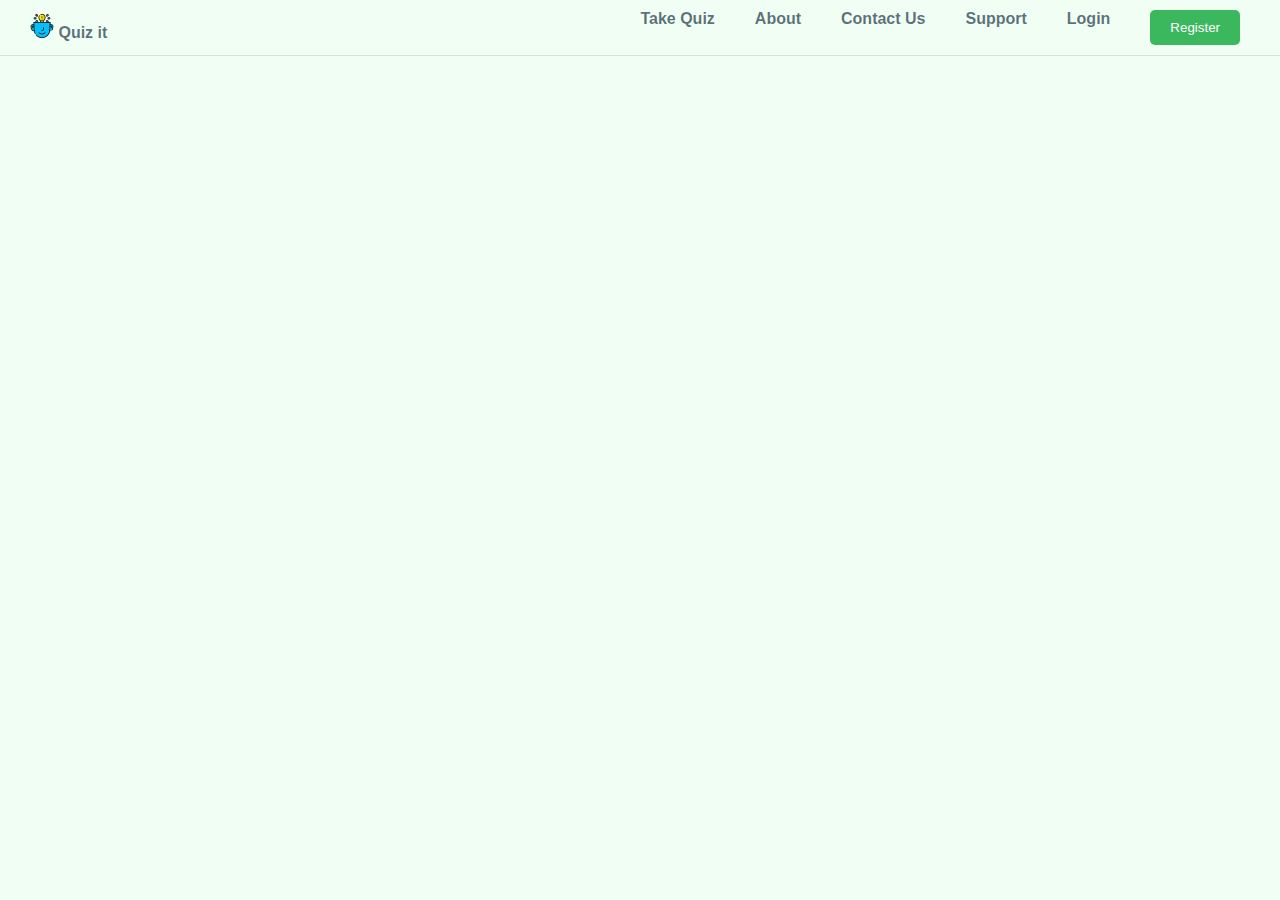
==== index.html @ 7a98c064 "Modified the code for mobile view" ====
<!DOCTYPE html>
<html lang="en">
<head>
    <meta charset="UTF-8">
    <meta name="viewport" content="width=device-width, initial-scale=1.0">
    <title>Quiz it - Take Quiz and Get Rewards</title>
    <link rel="shortcut icon" href="images/inspiration.png" type="image/x-icon">
    <link rel="stylesheet" href="styles/style.css">
</head>
<body>
    <header>
        <nav role="navigation">
            <div class="c-left">
                <a href="#">
                    <img src="images/inspiration.png" alt="Quiz it Logo"> <b>Quiz it</b>
                </a>
            </div>
            <div class="menu-toggle" id="menu-toggle">
                <div></div>
                <div></div>
                <div></div>
            </div>
            <div class="c-right">
                <ul class="menu">
                    <li>
                        <a href="#">Take Quiz</a>
                    </li>
                    <li>
                        <a href="#">About</a>
                    </li>
                    <li>
                        <a href="#">Contact Us</a>
                    </li>
                    <li>
                        <a href="#">Support</a>
                    </li>
                    <li>
                        <a href="#">Login</a>
                    </li>
                    <li>
                        <a href=""><button>Register</button></a>
                    </li>
                </ul>
            </div>
        </nav>
        <div class="mobile-menu" id="mobile-menu">
            <a href="#">Take Quiz</a>
            <a href="#">About</a>
            <a href="#">Contact Us</a>
            <a href="#">Support</a>
            <a href="#">Login</a>
            <button>Register</button>
        </div>
    </header>
    <main role="main">
        
    </main>
    <!-- <footer>
        <p>&copy; 2024 Quiz it. All rights reserved.</p>
    </footer> -->
    <script src="scripts/script.js"></script>
</body>
</html>
---- styles/style.css ----
body {
    font-family: Arial, sans-serif;
    margin: 0;
    padding: 0;
    background-color: #f1fef4;
}
header {
    background-color: #f1fef4;
    padding: 10px 0;
    border-bottom: 1px solid #ddd;
}
nav {
    display: flex;
    justify-content: space-between;
    align-items: center;
    padding: 0 20px;
}
nav .c-left, nav .c-right {
    display: flex;
    align-items: center;
}
nav a {
    text-decoration: none;
    color: #011b33a1;
    margin: 0 10px;
    font-weight: bold;
}
nav a:hover {
    text-decoration: none;
}
/* nav img {
    height: 40px;
    margin-right: 10px;
} */
nav ul {
    list-style: none;
    padding: 0;
    margin: 0;
    display: flex;
}
nav ul li {
    margin: 0 10px;
}
nav button {
    background-color: #3bb75e;
    color: white;
    border: none;
    padding: 10px 20px;
    cursor: pointer;
    border-radius: 5px;
}
nav button:hover {
    background-color: #d3e3fd;
}
.menu-toggle {
    display: none;
    flex-direction: column;
    cursor: pointer;
}
.menu-toggle div {
    width: 25px;
    height: 3px;
    background-color: #333;
    margin: 4px 0;
    transition: all 0.3s ease;
}
.menu {
    display: flex;
}
.mobile-menu {
    display: none;
    flex-direction: column;
    background-color: #f8f8f8;
    position: absolute;
    top: 60px;
    left: 0;
    width: 100%;
    z-index: 999;
    padding: 20px 0;
}
.mobile-menu a {
    padding: 10px 20px;
    display: block;
}
main {
    margin-top: 80px;
}
footer {
    text-align: center;
    padding: 20px;
    background-color: #f8f8f8;
    border-top: 1px solid #ddd;
}
@media (max-width: 768px) {
    .menu {
        display: none;
    }
    .menu-toggle {
        display: flex;
        position: absolute;
        right: 20px; 
    }
    .mobile-menu.show {
        display: flex;
    }
    .menu-toggle.open div:nth-child(1) {
        transform: rotate(45deg) translate(5px, 5px);
    }
    .menu-toggle.open div:nth-child(2) {
        opacity: 0;
    }
    .menu-toggle.open div:nth-child(3) {
        transform: rotate(-45deg) translate(6px, -6px);
    }
}
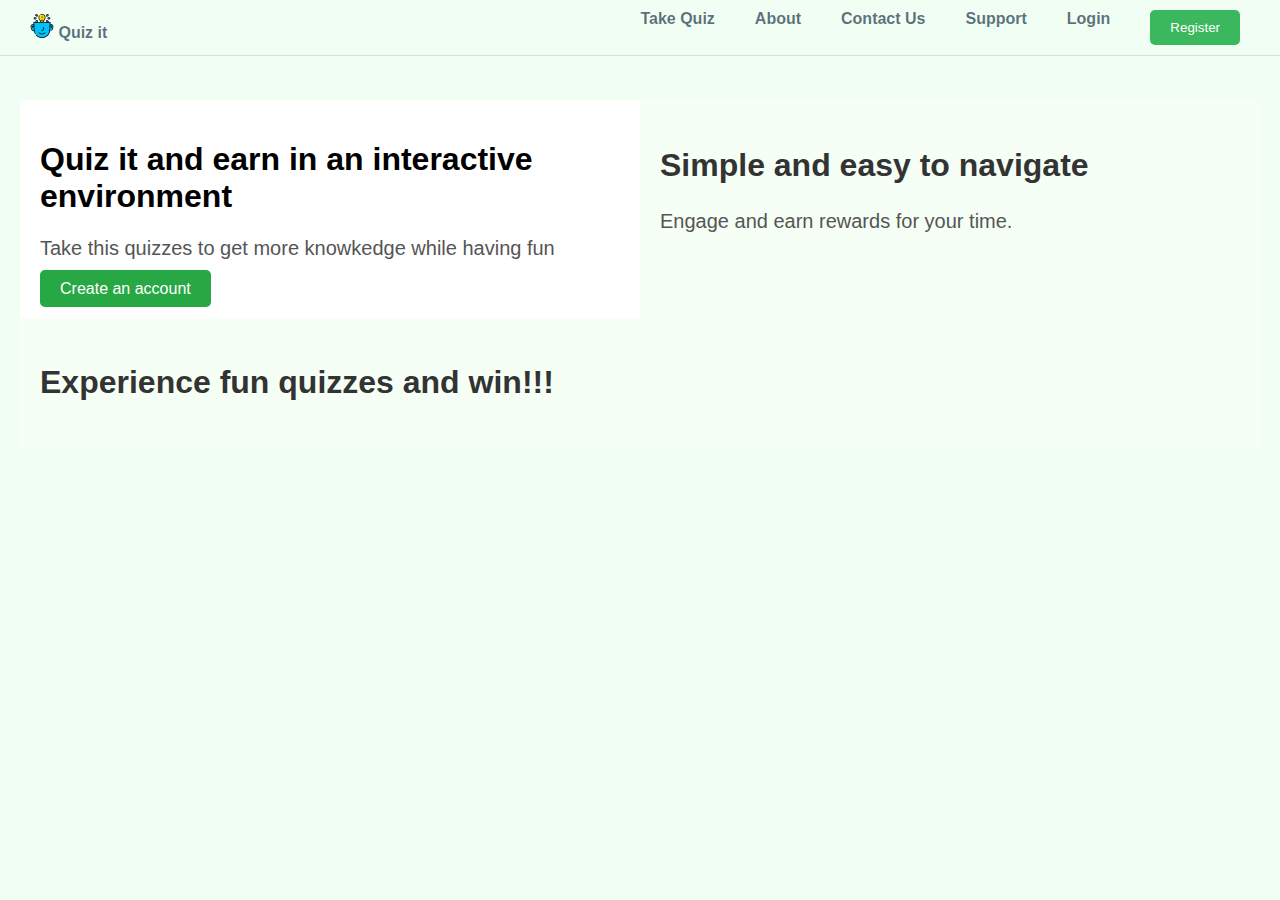
==== commit 5526efc2: "Added write ups for thr landing page" ====
--- a/index.html
+++ b/index.html
@@ -53,8 +53,25 @@
         </div>
     </header>
     <main role="main">
-        
+        <div class="container">
+            <div class="wrap-left">
+                <h1>Quiz it and earn in an interactive environment</h1>
+                <p>Take this quizzes to get more knowkedge while having fun</p>
+                <div class="buttons">
+                    <a href="#" class="btn-primary">Create an account</a>
+                </div>
+            </div>
+            <div class="wrap-right">
+                <h2>Simple and easy to navigate</h2>
+                <p>Engage and earn rewards for your time.</p>
+                
+            </div>
+        </div>
+        <div class="wrap-right">
+            <h2>Experience fun quizzes and win!!!</h2>
+        </div>
     </main>
+   
     <!-- <footer>
         <p>&copy; 2024 Quiz it. All rights reserved.</p>
     </footer> -->
--- a/styles/style.css
+++ b/styles/style.css
@@ -8,6 +8,10 @@
     background-color: #f1fef4;
     padding: 10px 0;
     border-bottom: 1px solid #ddd;
+    width: 100%;
+    position: fixed;
+    top: 0;
+    z-index: 1000;
 }
 nav {
     display: flex;
@@ -70,26 +74,85 @@
 .mobile-menu {
     display: none;
     flex-direction: column;
-    background-color: #f8f8f8;
+    background-color: #f1fef4;
     position: absolute;
     top: 60px;
     left: 0;
     width: 100%;
     z-index: 999;
     padding: 20px 0;
+    /* height: 100%; */
 }
 .mobile-menu a {
     padding: 10px 20px;
     display: block;
+    text-decoration: none;
+    font-weight: bold;
 }
 main {
     margin-top: 80px;
+    padding: 20px;
+}
+.mobile-menu  button {
+    background-color: #3bb75e;
+    color: white;
+    border: none;
+    padding: 20px 20px;
+    cursor: pointer;
+    border-radius: 5px;
+    width: 300px;
+    margin-left: 80px;
+}
+.container {
+    display: flex;
+    justify-content: space-between;
 }
 footer {
     text-align: center;
     padding: 20px;
     background-color: #f8f8f8;
     border-top: 1px solid #ddd;
+}
+.wrap-left, .wrap-right {
+    flex: 1;
+    padding: 20px;
+    text-align: left;
+}
+.wrap-left {
+    background-color: #FFFFFF;
+}
+.wrap-right {
+    background-color: #F5FFF5;
+}
+.wrap-left h2, .wrap-right h1, .wrap-right h2 {
+    font-size: 2rem;
+    color: #333;
+}
+.wrap-left p, .wrap-right p {
+    font-size: 1.25rem;
+    color: #555;
+}
+.buttons {
+    margin-top: 20px;
+}
+.buttons .btn-primary {
+    background-color: #28a745;
+    color: white;
+    padding: 10px 20px;
+    text-decoration: none;
+    border-radius: 5px;
+    margin-right: 10px;
+}
+.buttons .btn-secondary {
+    color: #28a745;
+    text-decoration: none;
+    padding: 10px 20px;
+}
+.buttons .btn-primary:hover {
+    background-color: #218838;
+}
+.buttons .btn-secondary:hover {
+    text-decoration: underline;
 }
 @media (max-width: 768px) {
     .menu {
@@ -98,7 +161,7 @@
     .menu-toggle {
         display: flex;
         position: absolute;
-        right: 20px; 
+        right: 20px; /* Position the toggle button to the right edge */
     }
     .mobile-menu.show {
         display: flex;
@@ -112,4 +175,7 @@
     .menu-toggle.open div:nth-child(3) {
         transform: rotate(-45deg) translate(6px, -6px);
     }
-}+    .container {
+        flex-direction: column;
+    }
+}
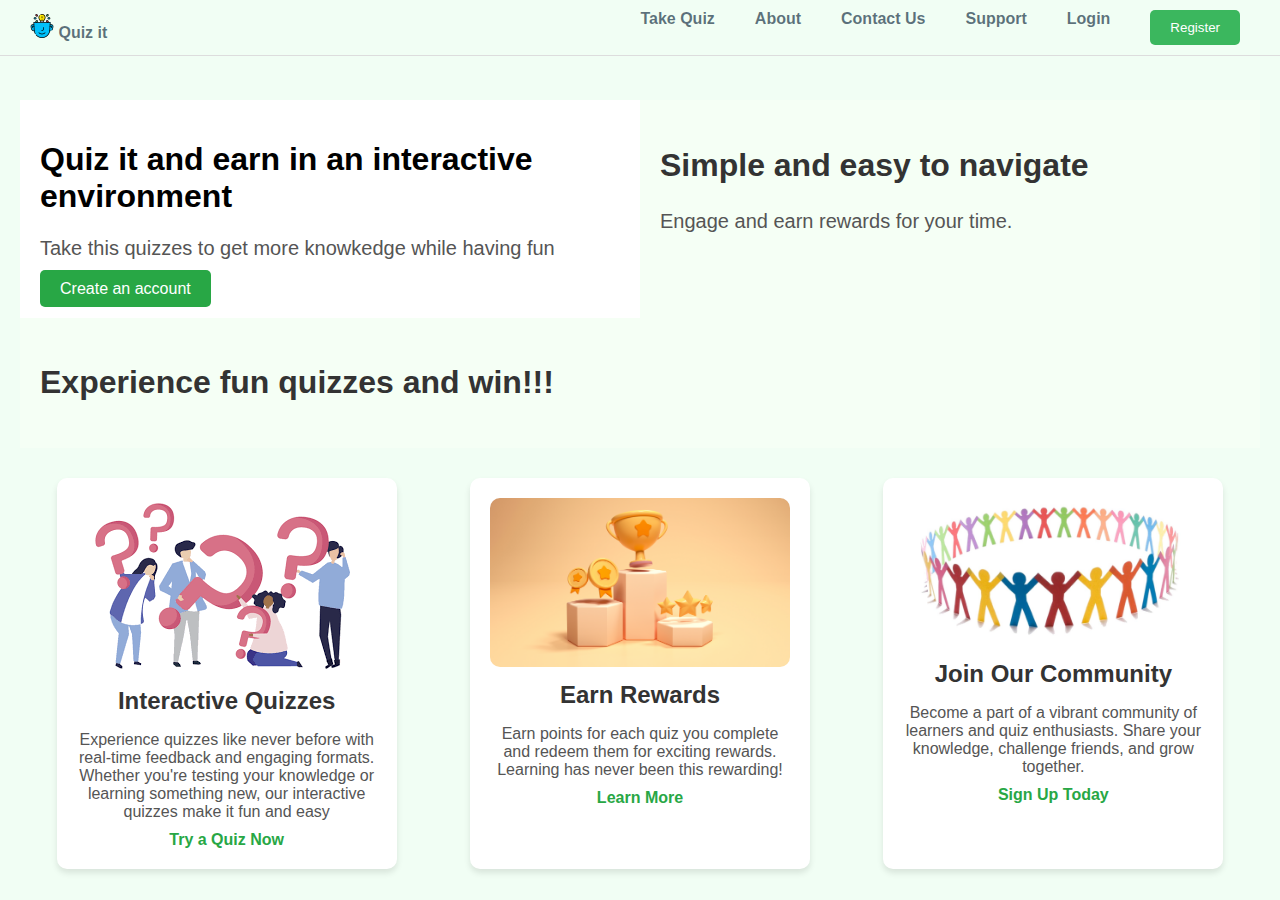
==== commit d962f510: "Added more contents to the landing page" ====
--- a/index.html
+++ b/index.html
@@ -70,6 +70,37 @@
         <div class="wrap-right">
             <h2>Experience fun quizzes and win!!!</h2>
         </div>
+        <!-- cards -->
+        <div class="cards-container">
+            <div class="card">
+                <img src="images/quiz.png" alt="interactive quizzes">
+                <h2>Interactive Quizzes</h2>
+                <p>
+                    Experience quizzes like never before with 
+                    real-time feedback and engaging formats. Whether you're testing your knowledge or learning something new, 
+                    our interactive quizzes make it fun and easy
+                </p>
+                <a href="#">Try a Quiz Now</a>
+            </div>
+            <div class="card">
+                <img src="images/rewards.png" alt="rewards">
+                <h2>Earn Rewards</h2>
+                <p>
+                    Earn points for each quiz you complete and redeem them for exciting rewards. 
+                    Learning has never been this rewarding!
+                </p>
+                <a href="#">Learn More</a>
+            </div>
+            <div class="card">
+                <img src="images/community.jpg" alt="An image representing community">
+                <h2>Join Our Community</h2>
+                <p>
+                    Become a part of a vibrant community of learners and quiz enthusiasts. 
+                    Share your knowledge, challenge friends, and grow together.
+                </p>
+                <a href="#">Sign Up Today</a>
+            </div>
+        </div>
     </main>
    
     <!-- <footer>
--- a/styles/style.css
+++ b/styles/style.css
@@ -32,10 +32,6 @@
 nav a:hover {
     text-decoration: none;
 }
-/* nav img {
-    height: 40px;
-    margin-right: 10px;
-} */
 nav ul {
     list-style: none;
     padding: 0;
@@ -81,7 +77,6 @@
     width: 100%;
     z-index: 999;
     padding: 20px 0;
-    /* height: 100%; */
 }
 .mobile-menu a {
     padding: 10px 20px;
@@ -179,3 +174,43 @@
         flex-direction: column;
     }
 }
+
+/* New Styles for Cards Section */
+.cards-container {
+    display: flex;
+    justify-content: space-around;
+    flex-wrap: wrap;
+    margin-top: 20px;
+}
+.card {
+    background-color: #fff;
+    border-radius: 10px;
+    box-shadow: 0 4px 6px rgba(0, 0, 0, 0.1);
+    margin: 10px;
+    padding: 20px;
+    text-align: center;
+    flex: 1;
+    max-width: 300px;
+}
+.card img {
+    max-width: 100%;
+    border-radius: 10px;
+}
+.card h2 {
+    font-size: 1.5rem;
+    color: #333;
+    margin: 10px 0;
+}
+.card p {
+    font-size: 1rem;
+    color: #555;
+    margin-bottom: 10px;
+}
+.card a {
+    color: #28a745;
+    text-decoration: none;
+    font-weight: bold;
+}
+.card a:hover {
+    text-decoration: underline;
+}
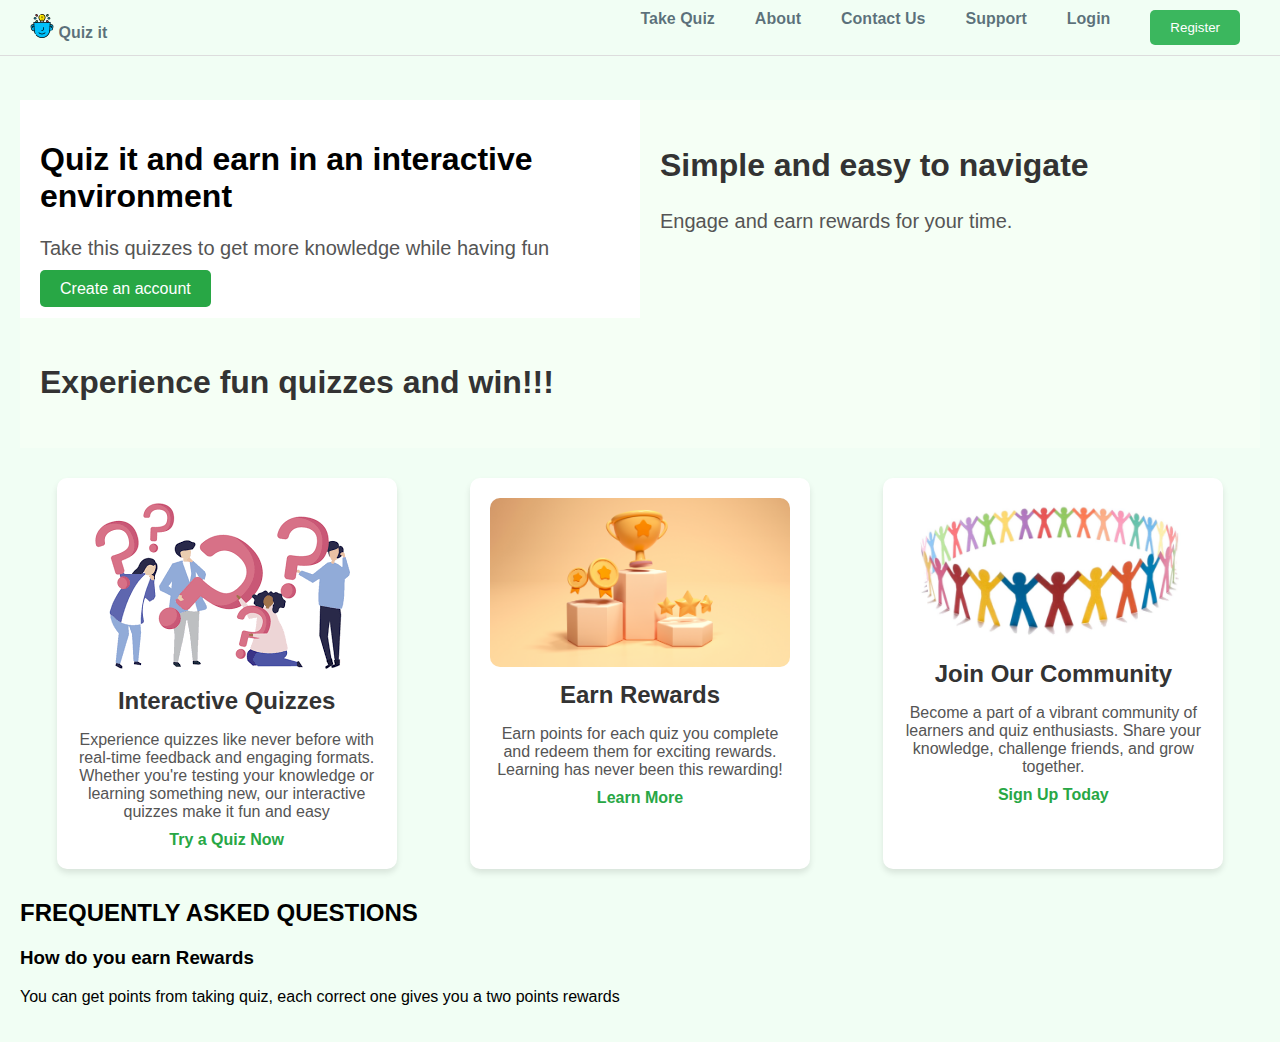
==== commit 6296bc1b: "Added register and login pages" ====
--- a/index.html
+++ b/index.html
@@ -4,15 +4,15 @@
     <meta charset="UTF-8">
     <meta name="viewport" content="width=device-width, initial-scale=1.0">
     <title>Quiz it - Take Quiz and Get Rewards</title>
-    <link rel="shortcut icon" href="images/inspiration.png" type="image/x-icon">
-    <link rel="stylesheet" href="styles/style.css">
+    <link rel="shortcut icon" href="assets/images/inspiration.png" type="image/x-icon">
+    <link rel="stylesheet" href="assets/styles/style.css">
 </head>
 <body>
     <header>
         <nav role="navigation">
             <div class="c-left">
                 <a href="#">
-                    <img src="images/inspiration.png" alt="Quiz it Logo"> <b>Quiz it</b>
+                    <img src="assets/images/inspiration.png" alt="Quiz it Logo"> <b>Quiz it</b>
                 </a>
             </div>
             <div class="menu-toggle" id="menu-toggle">
@@ -35,10 +35,10 @@
                         <a href="#">Support</a>
                     </li>
                     <li>
-                        <a href="#">Login</a>
+                        <a href="login.php">Login</a>
                     </li>
                     <li>
-                        <a href=""><button>Register</button></a>
+                        <a href="register.php"><button>Register</button></a>
                     </li>
                 </ul>
             </div>
@@ -48,17 +48,17 @@
             <a href="#">About</a>
             <a href="#">Contact Us</a>
             <a href="#">Support</a>
-            <a href="#">Login</a>
-            <button>Register</button>
+            <a href="login.php">Login</a>
+            <a href="register.php"><button>Register</button></a>
         </div>
     </header>
     <main role="main">
         <div class="container">
             <div class="wrap-left">
                 <h1>Quiz it and earn in an interactive environment</h1>
-                <p>Take this quizzes to get more knowkedge while having fun</p>
+                <p>Take this quizzes to get more knowledge while having fun</p>
                 <div class="buttons">
-                    <a href="#" class="btn-primary">Create an account</a>
+                    <a href="register.php" class="btn-primary">Create an account</a>
                 </div>
             </div>
             <div class="wrap-right">
@@ -73,7 +73,7 @@
         <!-- cards -->
         <div class="cards-container">
             <div class="card">
-                <img src="images/quiz.png" alt="interactive quizzes">
+                <img src="assets/images/quiz.png" alt="interactive quizzes">
                 <h2>Interactive Quizzes</h2>
                 <p>
                     Experience quizzes like never before with 
@@ -83,7 +83,7 @@
                 <a href="#">Try a Quiz Now</a>
             </div>
             <div class="card">
-                <img src="images/rewards.png" alt="rewards">
+                <img src="assets/images/rewards.png" alt="rewards">
                 <h2>Earn Rewards</h2>
                 <p>
                     Earn points for each quiz you complete and redeem them for exciting rewards. 
@@ -92,7 +92,7 @@
                 <a href="#">Learn More</a>
             </div>
             <div class="card">
-                <img src="images/community.jpg" alt="An image representing community">
+                <img src="assets/images/community.jpg" alt="An image representing community">
                 <h2>Join Our Community</h2>
                 <p>
                     Become a part of a vibrant community of learners and quiz enthusiasts. 
@@ -101,11 +101,21 @@
                 <a href="#">Sign Up Today</a>
             </div>
         </div>
+        <!-- FAQ -->
+        <div class="faq-container">
+            <h2>FREQUENTLY ASKED QUESTIONS</h2>
+            <div class="qa">
+                <div>
+                    <h3>How do you earn Rewards</h3>
+                    <p>You can get points from taking quiz, each correct one gives you a two points rewards</p>
+                </div>
+            </div>
+        </div>
     </main>
    
     <!-- <footer>
         <p>&copy; 2024 Quiz it. All rights reserved.</p>
     </footer> -->
-    <script src="scripts/script.js"></script>
+    <script src="assets/scripts/script.js"></script>
 </body>
 </html>
--- a/assets/styles/style.css
+++ b/assets/styles/style.css
@@ -0,0 +1,216 @@
+body {
+    font-family: Arial, sans-serif;
+    margin: 0;
+    padding: 0;
+    background-color: #f1fef4;
+}
+header {
+    background-color: #f1fef4;
+    padding: 10px 0;
+    border-bottom: 1px solid #ddd;
+    width: 100%;
+    position: fixed;
+    top: 0;
+    z-index: 1000;
+}
+nav {
+    display: flex;
+    justify-content: space-between;
+    align-items: center;
+    padding: 0 20px;
+}
+nav .c-left, nav .c-right {
+    display: flex;
+    align-items: center;
+}
+nav a {
+    text-decoration: none;
+    color: #011b33a1;
+    margin: 0 10px;
+    font-weight: bold;
+}
+nav a:hover {
+    text-decoration: none;
+}
+nav ul {
+    list-style: none;
+    padding: 0;
+    margin: 0;
+    display: flex;
+}
+nav ul li {
+    margin: 0 10px;
+}
+nav button {
+    background-color: #3bb75e;
+    color: white;
+    border: none;
+    padding: 10px 20px;
+    cursor: pointer;
+    border-radius: 5px;
+}
+nav button:hover {
+    background-color: #d3e3fd;
+}
+.menu-toggle {
+    display: none;
+    flex-direction: column;
+    cursor: pointer;
+}
+.menu-toggle div {
+    width: 25px;
+    height: 3px;
+    background-color: #333;
+    margin: 4px 0;
+    transition: all 0.3s ease;
+}
+.menu {
+    display: flex;
+}
+.mobile-menu {
+    display: none;
+    flex-direction: column;
+    background-color: #f1fef4;
+    position: absolute;
+    top: 60px;
+    left: 0;
+    width: 100%;
+    z-index: 999;
+    padding: 20px 0;
+}
+.mobile-menu a {
+    padding: 10px 20px;
+    display: block;
+    text-decoration: none;
+    font-weight: bold;
+}
+main {
+    margin-top: 80px;
+    padding: 20px;
+}
+.mobile-menu  button {
+    background-color: #3bb75e;
+    color: white;
+    border: none;
+    padding: 20px 20px;
+    cursor: pointer;
+    border-radius: 5px;
+    width: 300px;
+    margin-left: 20px;
+}
+.container {
+    display: flex;
+    justify-content: space-between;
+}
+footer {
+    text-align: center;
+    padding: 20px;
+    background-color: #f8f8f8;
+    border-top: 1px solid #ddd;
+}
+.wrap-left, .wrap-right {
+    flex: 1;
+    padding: 20px;
+    text-align: left;
+}
+.wrap-left {
+    background-color: #FFFFFF;
+}
+.wrap-right {
+    background-color: #F5FFF5;
+}
+.wrap-left h2, .wrap-right h1, .wrap-right h2 {
+    font-size: 2rem;
+    color: #333;
+}
+.wrap-left p, .wrap-right p {
+    font-size: 1.25rem;
+    color: #555;
+}
+.buttons {
+    margin-top: 20px;
+}
+.buttons .btn-primary {
+    background-color: #28a745;
+    color: white;
+    padding: 10px 20px;
+    text-decoration: none;
+    border-radius: 5px;
+    margin-right: 10px;
+}
+.buttons .btn-secondary {
+    color: #28a745;
+    text-decoration: none;
+    padding: 10px 20px;
+}
+.buttons .btn-primary:hover {
+    background-color: #218838;
+}
+.buttons .btn-secondary:hover {
+    text-decoration: underline;
+}
+@media (max-width: 768px) {
+    .menu {
+        display: none;
+    }
+    .menu-toggle {
+        display: flex;
+        position: absolute;
+        right: 20px; 
+    }
+    .mobile-menu.show {
+        display: flex;
+    }
+    .menu-toggle.open div:nth-child(1) {
+        transform: rotate(45deg) translate(5px, 5px);
+    }
+    .menu-toggle.open div:nth-child(2) {
+        opacity: 0;
+    }
+    .menu-toggle.open div:nth-child(3) {
+        transform: rotate(-45deg) translate(6px, -6px);
+    }
+    .container {
+        flex-direction: column;
+    }
+}
+
+/* Styles for Cards Section */
+.cards-container {
+    display: flex;
+    justify-content: space-around;
+    flex-wrap: wrap;
+    margin-top: 20px;
+}
+.card {
+    background-color: #fff;
+    border-radius: 10px;
+    box-shadow: 0 4px 6px rgba(0, 0, 0, 0.1);
+    margin: 10px;
+    padding: 20px;
+    text-align: center;
+    flex: 1;
+    max-width: 300px;
+}
+.card img {
+    max-width: 100%;
+    border-radius: 10px;
+}
+.card h2 {
+    font-size: 1.5rem;
+    color: #333;
+    margin: 10px 0;
+}
+.card p {
+    font-size: 1rem;
+    color: #555;
+    margin-bottom: 10px;
+}
+.card a {
+    color: #28a745;
+    text-decoration: none;
+    font-weight: bold;
+}
+.card a:hover {
+    color: #0d273d;
+}
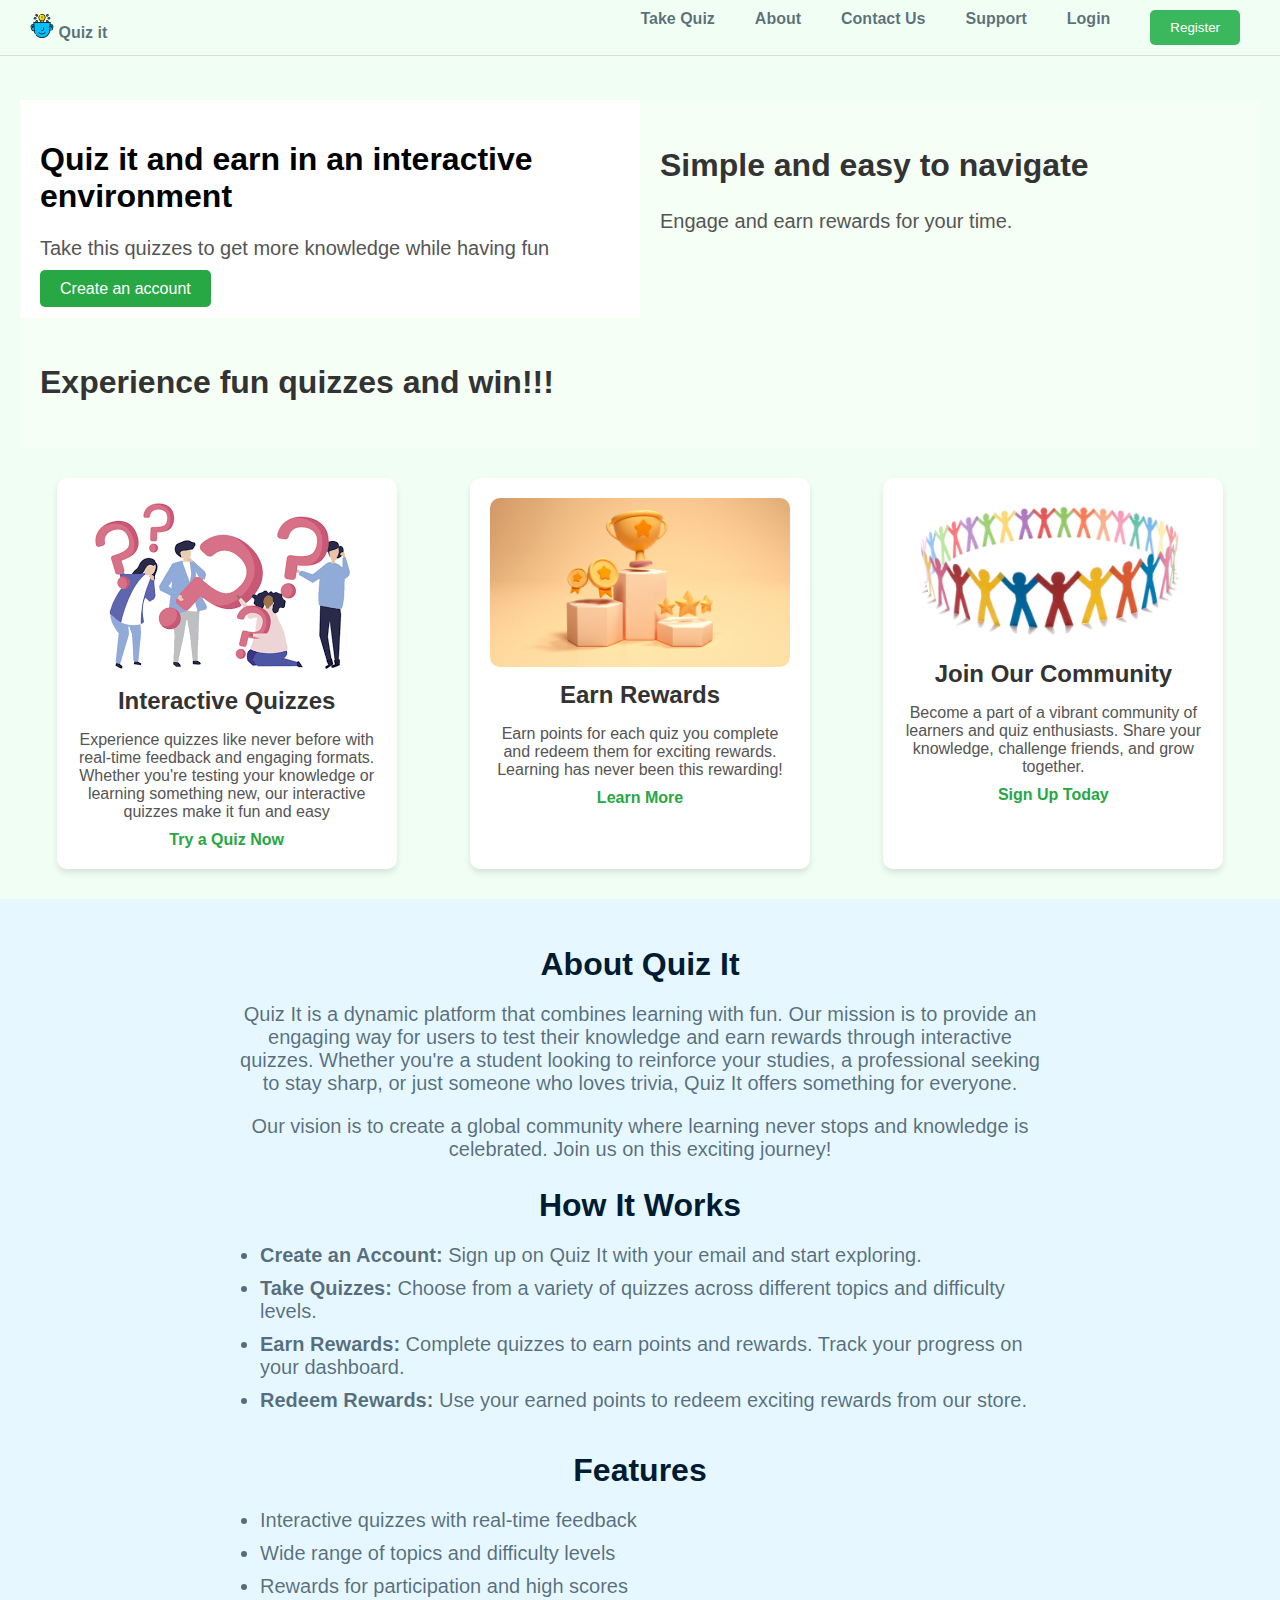
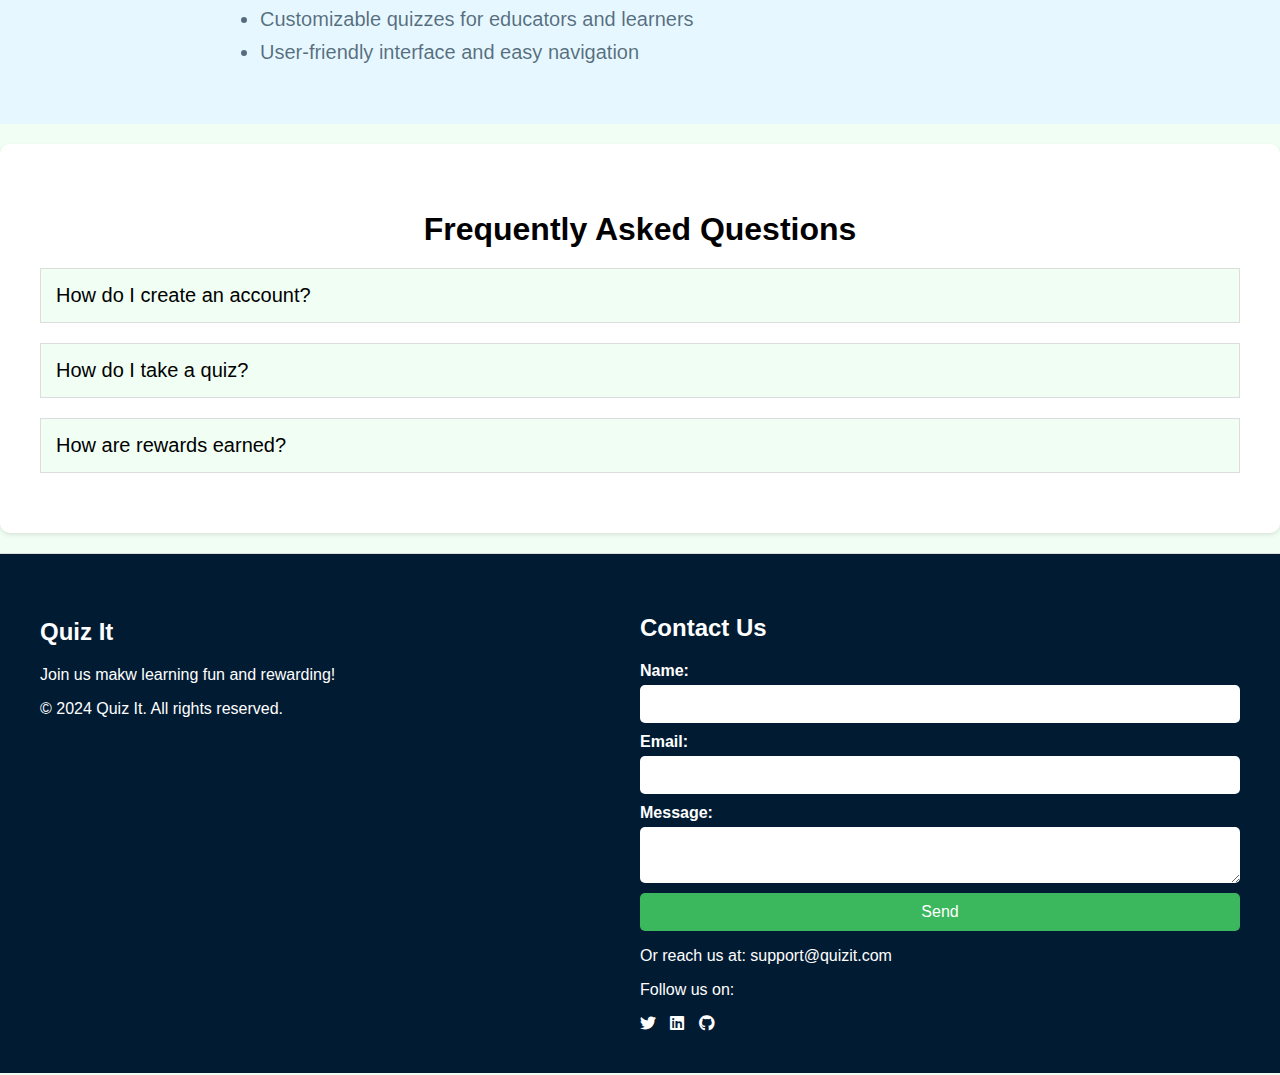
==== commit e3c30f1e: "Added FAQ, About nad footer to the landing page" ====
--- a/index.html
+++ b/index.html
@@ -6,6 +6,8 @@
     <title>Quiz it - Take Quiz and Get Rewards</title>
     <link rel="shortcut icon" href="assets/images/inspiration.png" type="image/x-icon">
     <link rel="stylesheet" href="assets/styles/style.css">
+    <link rel="stylesheet" href="https://cdnjs.cloudflare.com/ajax/libs/font-awesome/6.0.0-beta3/css/all.min.css">
+
 </head>
 <body>
     <header>
@@ -101,21 +103,89 @@
                 <a href="#">Sign Up Today</a>
             </div>
         </div>
+        </main>
+        <!-- About -->
+        <section id="about">
+            <h2>About Quiz It</h2>
+            <p>Quiz It is a dynamic platform that combines learning with fun. Our mission is to provide an engaging way for users to test their knowledge and earn rewards through interactive quizzes. Whether you're a student looking to reinforce your studies, a professional seeking to stay sharp, or just someone who loves trivia, Quiz It offers something for everyone.</p>
+            <p>Our vision is to create a global community where learning never stops and knowledge is celebrated. Join us on this exciting journey!</p>
+            <div>
+                <h2>How It Works</h2>
+                <ul>
+                    <li><strong>Create an Account:</strong> Sign up on Quiz It with your email and start exploring.</li>
+                    <li><strong>Take Quizzes:</strong> Choose from a variety of quizzes across different topics and difficulty levels.</li>
+                    <li><strong>Earn Rewards:</strong> Complete quizzes to earn points and rewards. Track your progress on your dashboard.</li>
+                    <li><strong>Redeem Rewards:</strong> Use your earned points to redeem exciting rewards from our store.</li>
+                </ul>
+            </div>
+            <div>
+                <h2>Features</h2>
+                <ul>
+                    <li>Interactive quizzes with real-time feedback</li>
+                    <li>Wide range of topics and difficulty levels</li>
+                    <li>Rewards for participation and high scores</li>
+                    <li>Customizable quizzes for educators and learners</li>
+                    <li>User-friendly interface and easy navigation</li>
+                </ul>
+            </div>
+        </section>
         <!-- FAQ -->
-        <div class="faq-container">
-            <h2>FREQUENTLY ASKED QUESTIONS</h2>
-            <div class="qa">
-                <div>
-                    <h3>How do you earn Rewards</h3>
-                    <p>You can get points from taking quiz, each correct one gives you a two points rewards</p>
+        <section id="faq">
+            <h2>Frequently Asked Questions</h2>
+            <div class="faq-item">
+                <button class="faq-question">How do I create an account?</button>
+                <div class="faq-answer">
+                    <p>Click on the "Register" button on the homepage and fill in your details. You'll receive a confirmation email.</p>
                 </div>
             </div>
+            <div class="faq-item">
+                <button class="faq-question">How do I take a quiz?</button>
+                <div class="faq-answer">
+                    <p>After logging in, navigate to the "Take Quiz" section, choose a quiz, and start answering the questions.</p>
+                </div>
+            </div>
+            <div class="faq-item">
+                <button class="faq-question">How are rewards earned?</button>
+                <div class="faq-answer">
+                    <p>Points are awarded based on your performance in quizzes. You can accumulate these points and redeem them for various rewards.</p>
+                </div>
+            </div>
+        </section>
+    <!-- footer -->
+    
+<footer>
+    <div class="footer-content">
+        <div class="footer-left">
+            <h3>Quiz It</h3>
+            <p>Join us makw learning fun and rewarding!</p>
+            <p>&copy; 2024 Quiz It. All rights reserved.</p>
         </div>
-    </main>
-   
-    <!-- <footer>
-        <p>&copy; 2024 Quiz it. All rights reserved.</p>
-    </footer> -->
+        <div class="footer-right">
+            <section id="contact">
+                <h2>Contact Us</h2>
+                <form action="/contact" method="post">
+                    <label for="name">Name:</label>
+                    <input type="text" id="name" name="name" required>
+                    
+                    <label for="email">Email:</label>
+                    <input type="email" id="email" name="email" required>
+                    
+                    <label for="message">Message:</label>
+                    <textarea id="message" name="message" required></textarea>
+                    
+                    <button type="submit">Send</button>
+                </form>
+                <p>Or reach us at: <a href="mailto:support@quizit.com">support@quizit.com</a></p>
+                <p>Follow us on:</p>
+                <!-- <a href="#"><i class="fab fa-facebook-f"></i></a> -->
+                <a href="#"><i class="fab fa-twitter"></i></a>
+                <a href="#"><i class="fab fa-linkedin"></i></a>
+                <a href="#"><i class="fab fa-github"></i></a>
+            </section>
+        </div>
+    </div>
+</footer>
+    
     <script src="assets/scripts/script.js"></script>
 </body>
 </html>
--- a/assets/styles/style.css
+++ b/assets/styles/style.css
@@ -214,3 +214,160 @@
 .card a:hover {
     color: #0d273d;
 }
+
+/* FAQ */
+#faq {
+    background-color: #fff;
+    padding: 40px;
+    border-radius: 10px;
+    box-shadow: 0 2px 4px rgba(0, 0, 0, 0.1);
+    margin: 20px 0;
+}
+#faq h2 {
+    font-size: 2rem;
+    margin-bottom: 20px;
+    text-align: center;
+}
+
+.faq-item {
+    margin-bottom: 20px;
+}
+.faq-question {
+    background-color: #f1fef4;
+    border: 1px solid #ddd;
+    padding: 15px;
+    width: 100%;
+    text-align: left;
+    font-size: 1.25rem;
+    cursor: pointer;
+    outline: none;
+    transition: background-color 0.3s;
+}
+
+.faq-question:hover {
+    background-color: #e2e2e2;
+}
+
+.faq-answer {
+    max-height: 0;
+    overflow: hidden;
+    transition: max-height 0.3s ease-out;
+    background-color: #f9f9f9;
+    padding: 0 15px;
+}
+
+.faq-answer p {
+    margin: 15px 0;
+}
+
+#about {
+    padding: 20px;
+    background-color: #e6f7ff;
+    text-align: center;
+}
+#about h2 {
+    font-size: 2rem;
+    color: #011b33;
+    margin-bottom: 20px;
+}
+#about p {
+    font-size: 1.25rem;
+    color: #011b33a1;
+    margin-bottom: 20px;
+    max-width: 800px;
+    margin-left: auto;
+    margin-right: auto;
+}
+#about div {
+    margin-bottom: 40px;
+}
+#about ol, #about ul {
+    text-align: left;
+    max-width: 800px;
+    margin-left: auto;
+    margin-right: auto;
+}
+#about ol li, #about ul li {
+    font-size: 1.25rem;
+    color: #011b33a1;
+    margin-bottom: 10px;
+}
+/* footer style */
+
+footer {
+    background-color: #011b33;
+    color: white;
+    padding: 40px 20px;
+    display: flex;
+    justify-content: center;
+    align-items: center;
+    text-align: left;
+}
+.footer-content {
+    display: flex;
+    justify-content: space-between;
+    width: 100%;
+    max-width: 1200px;
+}
+.footer-left {
+    flex: 1;
+}
+.footer-left h3 {
+    font-size: 1.5rem;
+    margin-bottom: 20px;
+}
+.footer-left p {
+    font-size: 1rem;
+    margin-bottom: 10px;
+}
+.footer-right {
+    flex: 1;
+}
+#contact {
+    text-align: left;
+}
+#contact h2 {
+    font-size: 1.5rem;
+    margin-bottom: 20px;
+}
+#contact form {
+    display: flex;
+    flex-direction: column;
+}
+#contact label {
+    margin-bottom: 5px;
+    font-weight: bold;
+}
+#contact input, #contact textarea {
+    margin-bottom: 10px;
+    padding: 10px;
+    border: none;
+    border-radius: 5px;
+    font-size: 1rem;
+}
+#contact button {
+    background-color: #3bb75e;
+    color: white;
+    border: none;
+    padding: 10px;
+    cursor: pointer;
+    border-radius: 5px;
+    font-size: 1rem;
+}
+#contact button:hover {
+    background-color: #218838;
+}
+#contact p {
+    font-size: 1rem;
+}
+#contact a {
+    margin-right: 10px;
+    text-decoration: none;
+}
+#contact a {
+    margin-right: 10px;
+    color: white;
+}
+#contact a:hover {
+    color: #3bb75e;
+}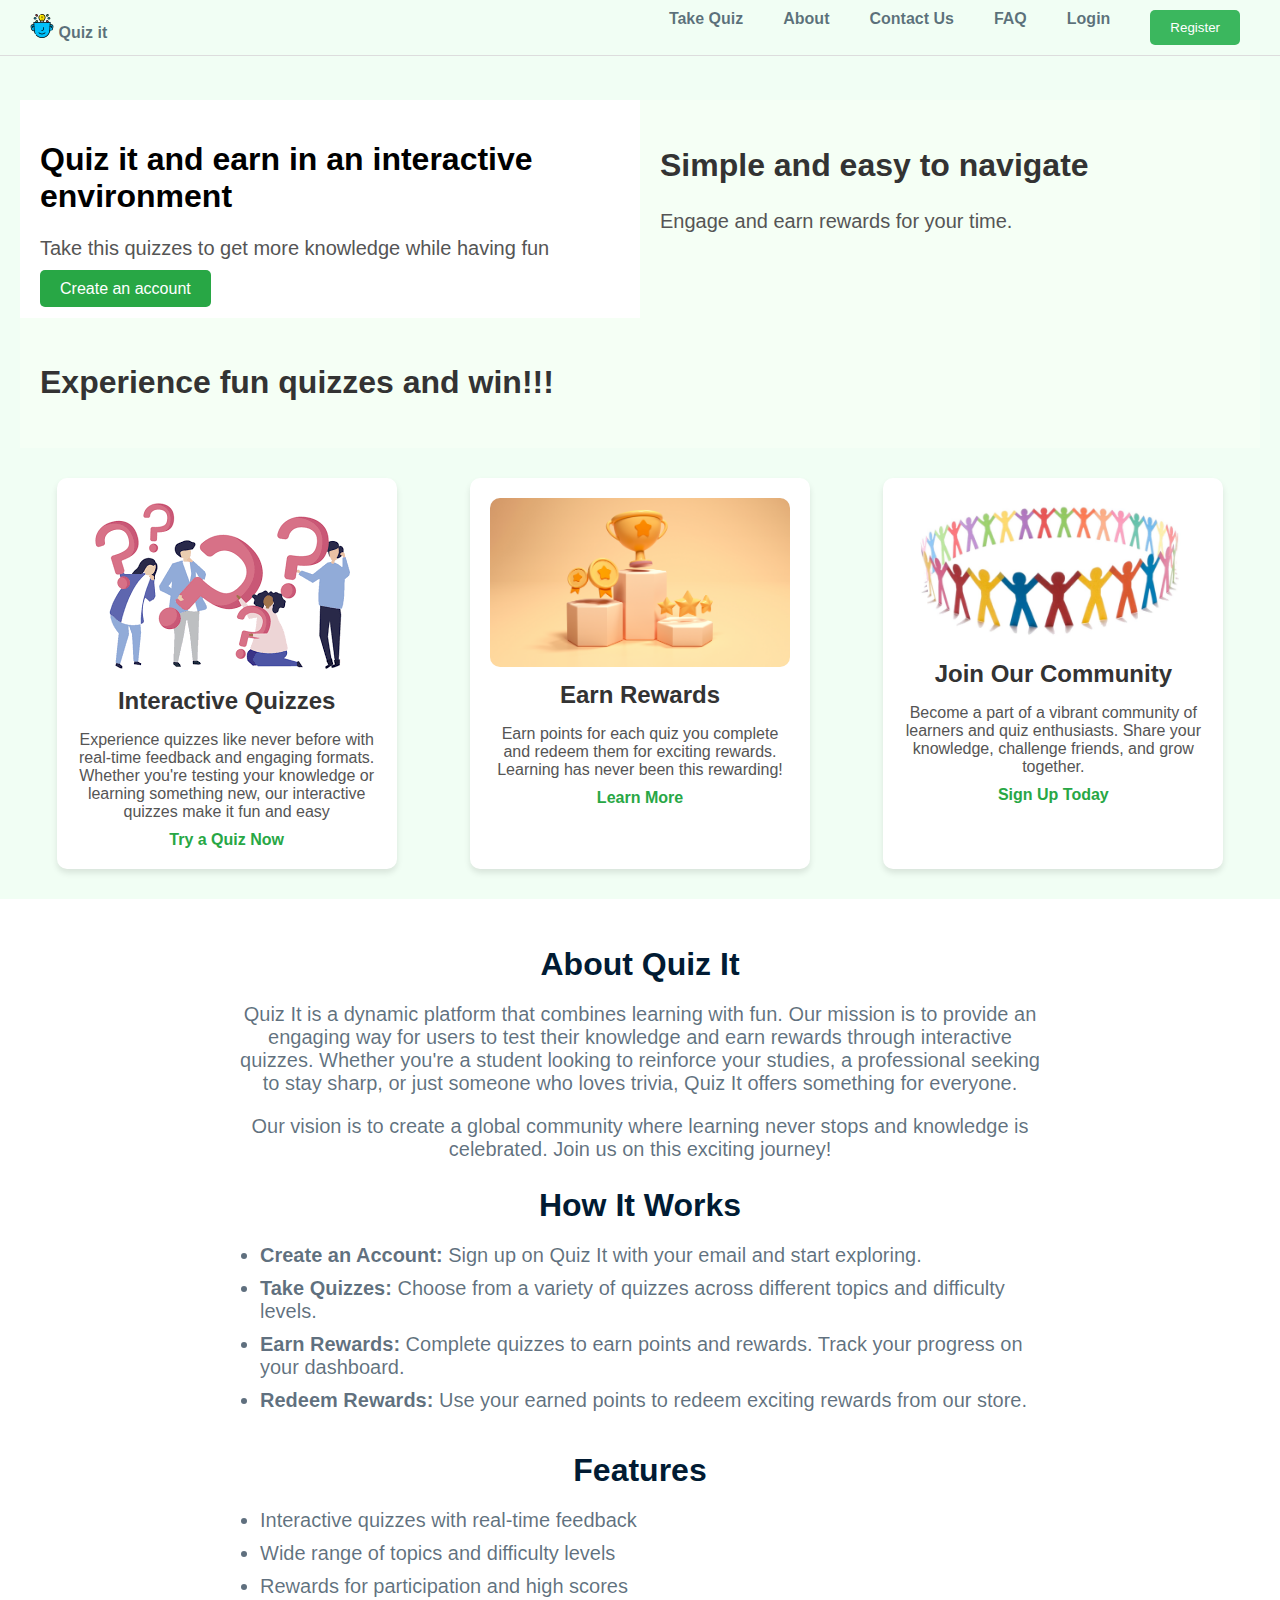
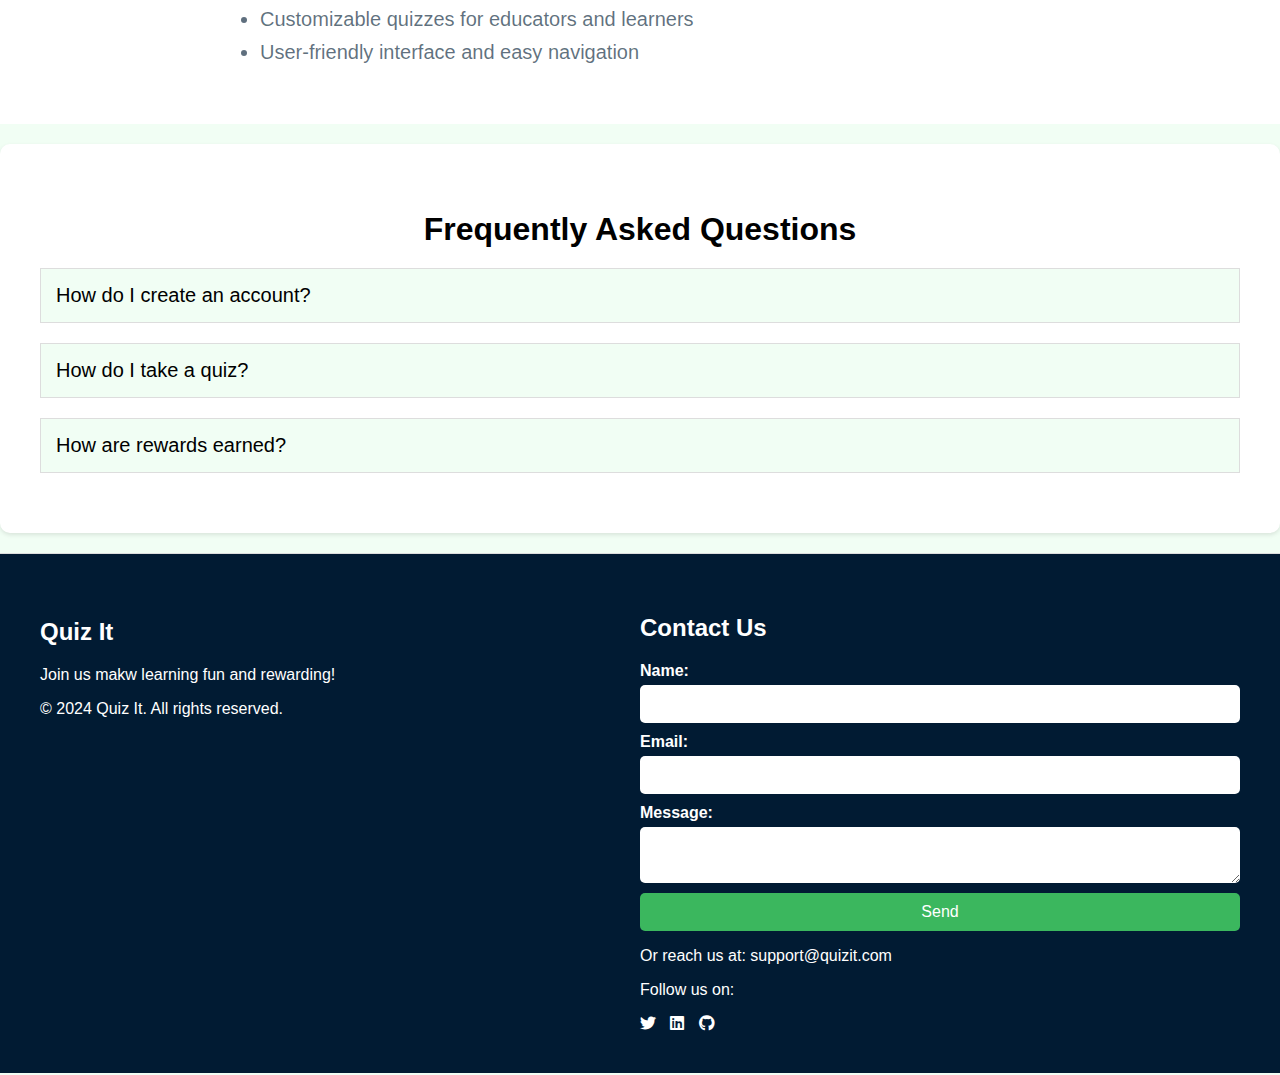
==== commit f6b40ceb: "Added the pages of the header" ====
--- a/index.html
+++ b/index.html
@@ -25,16 +25,16 @@
             <div class="c-right">
                 <ul class="menu">
                     <li>
-                        <a href="#">Take Quiz</a>
+                        <a href="take-quiz.html">Take Quiz</a>
                     </li>
                     <li>
-                        <a href="#">About</a>
+                        <a href="about.html">About</a>
                     </li>
                     <li>
-                        <a href="#">Contact Us</a>
+                        <a href="contact.html">Contact Us</a>
                     </li>
                     <li>
-                        <a href="#">Support</a>
+                        <a href="faq.html">FAQ</a>
                     </li>
                     <li>
                         <a href="login.php">Login</a>
@@ -46,10 +46,10 @@
             </div>
         </nav>
         <div class="mobile-menu" id="mobile-menu">
-            <a href="#">Take Quiz</a>
-            <a href="#">About</a>
-            <a href="#">Contact Us</a>
-            <a href="#">Support</a>
+            <a href="take-quiz.html">Take Quiz</a>
+            <a href="about.html">About</a>
+            <a href="contact.html">Contact Us</a>
+            <a href="faq.html">FAQ</a>
             <a href="login.php">Login</a>
             <a href="register.php"><button>Register</button></a>
         </div>
@@ -177,10 +177,9 @@
                 </form>
                 <p>Or reach us at: <a href="mailto:support@quizit.com">support@quizit.com</a></p>
                 <p>Follow us on:</p>
-                <!-- <a href="#"><i class="fab fa-facebook-f"></i></a> -->
-                <a href="#"><i class="fab fa-twitter"></i></a>
-                <a href="#"><i class="fab fa-linkedin"></i></a>
-                <a href="#"><i class="fab fa-github"></i></a>
+                <a href="https://x.com/codeAKstan" target="_blank"><i class="fab fa-twitter"></i></a>
+                <a href="https://www.linkedin.com/in/codeakstan/" target="_blank"><i class="fab fa-linkedin"></i></a>
+                <a href="https://github.com/codeAKstan/quiz_it-project" target="_blank"><i class="fab fa-github"></i></a>
             </section>
         </div>
     </div>
--- a/assets/styles/style.css
+++ b/assets/styles/style.css
@@ -262,7 +262,7 @@
 
 #about {
     padding: 20px;
-    background-color: #e6f7ff;
+    background-color: #fff;
     text-align: center;
 }
 #about h2 {
